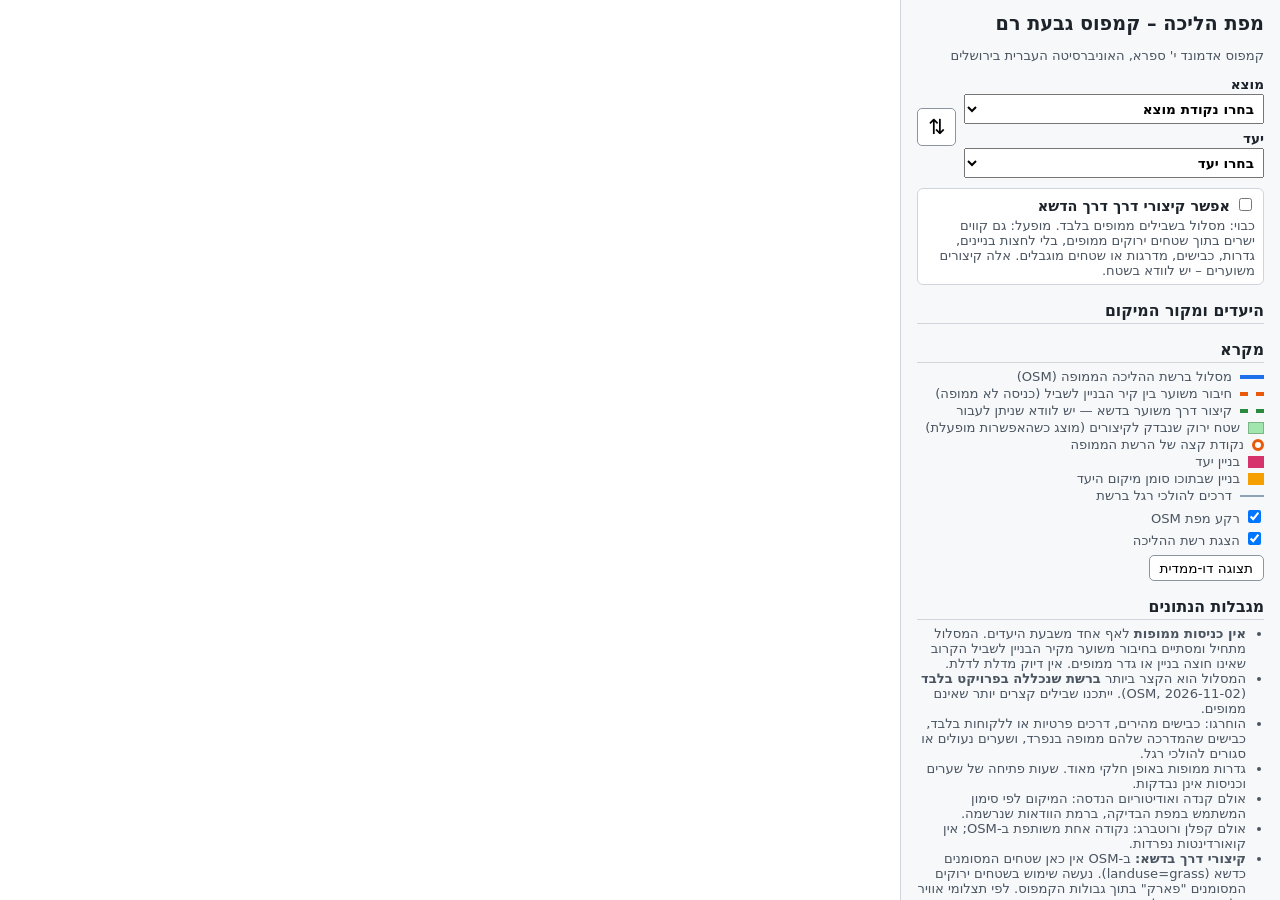
==== index.html @ a1706a98 "3D walking map of the Givat Ram campus (Hebrew University) Static browser app (MapLibre GL) with sev" ====
<!DOCTYPE html>
<html lang="he" dir="rtl">
<head>
  <meta charset="utf-8">
  <meta name="viewport" content="width=device-width, initial-scale=1">
  <title>מפת הליכה – קמפוס אדמונד י' ספרא, גבעת רם</title>
  <link rel="stylesheet" href="vendor/maplibre-gl/maplibre-gl.css">
  <link rel="stylesheet" href="app/app.css">
</head>
<body>
  <aside id="panel">
    <header>
      <h1>מפת הליכה – קמפוס גבעת רם</h1>
      <p class="sub">קמפוס אדמונד י' ספרא, האוניברסיטה העברית בירושלים</p>
    </header>

    <section class="route-form">
      <label>מוצא
        <select id="sel-from"><option value="">בחרו נקודת מוצא</option></select>
      </label>
      <button id="btn-swap" title="החלפת מוצא ויעד" aria-label="החלפת מוצא ויעד">⇅</button>
      <label>יעד
        <select id="sel-to"><option value="">בחרו יעד</option></select>
      </label>
    </section>

    <section class="opts">
      <label class="lawn-opt"><input type="checkbox" id="chk-lawn"> אפשר קיצורי דרך דרך הדשא</label>
      <p class="small" id="lawn-help">כבוי: מסלול בשבילים ממופים בלבד. מופעל: גם קווים ישרים בתוך שטחים ירוקים ממופים, בלי לחצות בניינים, גדרות, כבישים, מדרגות או שטחים מוגבלים. אלה קיצורים משוערים – יש לוודא בשטח.</p>
    </section>

    <section id="result" aria-live="polite"></section>

    <section>
      <h2>היעדים ומקור המיקום</h2>
      <ul id="dest-info" class="small"></ul>
    </section>

    <section>
      <h2>מקרא</h2>
      <ul class="legend small">
        <li><i class="ln net"></i> מסלול ברשת ההליכה הממופה (OSM)</li>
        <li><i class="ln approx"></i> חיבור משוער בין קיר הבניין לשביל (כניסה לא ממופה)</li>
        <li><i class="ln lawn"></i> קיצור דרך משוער בדשא — יש לוודא שניתן לעבור</li>
        <li><i class="sw lawn"></i> שטח ירוק שנבדק לקיצורים (מוצג כשהאפשרות מופעלת)</li>
        <li><i class="dot end"></i> נקודת קצה של הרשת הממופה</li>
        <li><i class="sw dest"></i> בניין יעד</li>
        <li><i class="sw cont"></i> בניין שבתוכו סומן מיקום היעד</li>
        <li><i class="ln walk"></i> דרכים להולכי רגל ברשת</li>
      </ul>
      <label class="small"><input type="checkbox" id="tog-tiles" checked> רקע מפת OSM</label>
      <label class="small"><input type="checkbox" id="tog-paths" checked> הצגת רשת ההליכה</label>
      <button id="btn-3d">תצוגה דו-ממדית</button>
    </section>

    <section>
      <h2>מגבלות הנתונים</h2>
      <ul class="small">
        <li><b>אין כניסות ממופות</b> לאף אחד משבעת היעדים. המסלול מתחיל ומסתיים בחיבור משוער מקיר הבניין לשביל הקרוב שאינו חוצה בניין או גדר ממופים. אין דיוק מדלת לדלת.</li>
        <li>המסלול הוא הקצר ביותר <b>ברשת שנכללה בפרויקט בלבד</b> (OSM, 2026-11-02). ייתכנו שבילים קצרים יותר שאינם ממופים.</li>
        <li>הוחרגו: כבישים מהירים, דרכים פרטיות או ללקוחות בלבד, כבישים שהמדרכה שלהם ממופה בנפרד, ושערים נעולים או סגורים להולכי רגל.</li>
        <li>גדרות ממופות באופן חלקי מאוד. שעות פתיחה של שערים וכניסות אינן נבדקות.</li>
        <li>אולם קנדה ואודיטוריום הנדסה: המיקום לפי סימון המשתמש במפת הבדיקה, ברמת הוודאות שנרשמה.</li>
        <li>אולם קפלן ורוטברג: נקודה אחת משותפת ב-OSM; אין קואורדינטות נפרדות.</li>
        <li><b>קיצורי דרך בדשא:</b> ב-OSM אין כאן שטחים המסומנים כדשא (landuse=grass). נעשה שימוש בשטחים ירוקים המסומנים "פארק" בתוך גבולות הקמפוס. לפי תצלומי אוויר אלה תערובת של דשא, עצים ומשטחים. הנתונים אינם מראים שיפועים, קירות תמך, ערוגות או גדרות שלא מופו – לכן כל קיצור מסומן כמשוער. מוצעים רק קיצורים שחוסכים לפחות 3 מ' לעומת השבילים.</li>
        <li>בניין מנצ'סטר (מכון איינשטיין למתמטיקה): קווי מתאר ב-OSM; האתר של המכון אינו מציין היכן הכניסה הראשית, ולכן החיבור האחרון משוער.</li>
        <li>גובהי הבניינים סכמטיים (לפי מספר קומות כשידוע, אחרת 9 מ').</li>
      </ul>
    </section>

    <footer>
      <h2>מקורות וייחוס</h2>
      <ul id="sources" class="small"></ul>
      <p class="small"><a href="review/">מפת בדיקת המיקומים</a></p>
    </footer>
  </aside>
  <main id="map" dir="ltr"></main>

  <script src="vendor/maplibre-gl/maplibre-gl.js"></script>
  <script src="app/data/campus-data.js"></script>
  <script src="app/route.js"></script>
  <script src="app/app.js"></script>
</body>
</html>
---- app/app.css ----
* { box-sizing: border-box; }
html, body { margin: 0; height: 100%; font-family: system-ui, "Segoe UI", Arial, sans-serif; color: #1d232a; }
body { display: flex; }
#panel { width: 380px; max-width: 46vw; height: 100%; overflow-y: auto; padding: 12px 16px; background: #f7f8fa; border-left: 1px solid #d0d5dc; }
#map { flex: 1; height: 100%; }
h1 { font-size: 1.2rem; margin: 0; }
h2 { font-size: .98rem; margin: 16px 0 6px; border-bottom: 1px solid #d0d5dc; padding-bottom: 3px; }
.sub, .small { font-size: .82rem; color: #4a5561; }
ul { padding-inline-start: 18px; margin: 4px 0; }
.route-form { display: grid; grid-template-columns: 1fr auto; grid-template-rows: auto auto; gap: 6px 8px; margin-top: 12px; align-items: end; }
.route-form label { display: flex; flex-direction: column; font-size: .85rem; font-weight: 600; grid-column: 1; }
.route-form select { font: inherit; padding: 5px; margin-top: 2px; }
#btn-swap { grid-column: 2; grid-row: 1 / span 2; align-self: center; font-size: 1.3rem; padding: 6px 10px; }
button { font: inherit; font-size: .85rem; padding: 4px 10px; border: 1px solid #8c959f; background: #fff; border-radius: 5px; cursor: pointer; }
button:hover { background: #eef1f4; }
#result { margin-top: 12px; }
.dist { font-size: 1.25rem; font-weight: 700; margin: 4px 0; }
.dist-break { font-size: .82rem; color: #4a5561; }
.notice { background: #fff3cd; border: 1px solid #e0c36a; border-radius: 6px; padding: 6px 8px; font-size: .84rem; margin: 6px 0; }
.error { background: #fde2e1; border: 1px solid #e49b96; border-radius: 6px; padding: 6px 8px; font-size: .88rem; }
ol.steps { padding-inline-start: 22px; font-size: .9rem; }
ol.steps li { margin: 5px 0; }
ol.steps li.approx { color: #8a4b00; }
ol.steps li.warn { color: #8a1c14; list-style: "⚠ "; }
.chip { display: inline-block; font-size: .72rem; padding: 1px 6px; border-radius: 9px; margin-inline-start: 4px; }
.chip.field, .chip.official_map { background: #d8f3dc; color: #1b5e20; }
.chip.osm { background: #dbe9ff; color: #0b3d91; }
.chip.estimate, .chip.osm_shared { background: #fff3cd; color: #7a5b00; }
#dest-info li { margin: 4px 0; }
.legend { list-style: none; padding: 0; }
.legend li { display: flex; align-items: center; gap: 8px; margin: 2px 0; }
.ln { display: inline-block; width: 24px; border-top: 4px solid; }
.ln.net { border-color: #1f6feb; } .ln.approx { border-color: #e8590c; border-top-style: dashed; }
.ln.lawn { border-color: #2b8a3e; border-top-style: dashed; }
.sw.lawn { background: #69db7c; opacity: .6; border: 1px solid #2b8a3e; }
.opts { margin-top: 10px; background: #fff; border: 1px solid #d0d5dc; border-radius: 6px; padding: 6px 8px; }
.opts p { margin: 3px 0 0; }
.lawn-opt { font-weight: 600; font-size: .9rem; cursor: pointer; }
.notice.lawn { background: #e6f4ea; border-color: #74b886; }
.lawn-txt { color: #1e6b31; }
ol.steps li.lawn { color: #1e6b31; font-weight: 600; }
.lbl.lawn-lbl { border-color: #2b8a3e; color: #1e6b31; background: #f1faf3; font-size: 12px; cursor: default; }
.ln.walk { border-color: #8fa3b8; border-top-width: 2px; }
.dot { display: inline-block; width: 12px; height: 12px; border-radius: 50%; }
.dot.end { background: #fff; border: 3px solid #e8590c; }
.sw { display: inline-block; width: 16px; height: 12px; }
.sw.dest { background: #d6336c; } .sw.cont { background: #f59f00; }
label.small { display: block; margin: 3px 0; }
#btn-3d { margin-top: 4px; }
.lbl { direction: rtl; background: rgba(255,255,255,.92); border: 1px solid #555; border-radius: 4px; padding: 2px 6px; font-size: 13px; font-weight: 600; white-space: nowrap; cursor: pointer; box-shadow: 0 1px 3px #0003; }
.lbl.sel-from { border: 2px solid #2b8a3e; } .lbl.sel-to { border: 2px solid #c92a2a; }
.lbl .conf { display: block; font-size: 10px; font-weight: 400; color: #7a5b00; }
.lm { direction: rtl; font-size: 11px; color: #333; text-shadow: 0 0 3px #fff, 0 0 3px #fff; white-space: nowrap; pointer-events: none; }
@media (max-width: 700px) { body { flex-direction: column-reverse; } #panel { width: 100%; max-width: none; height: 50%; } #map { height: 50%; } }
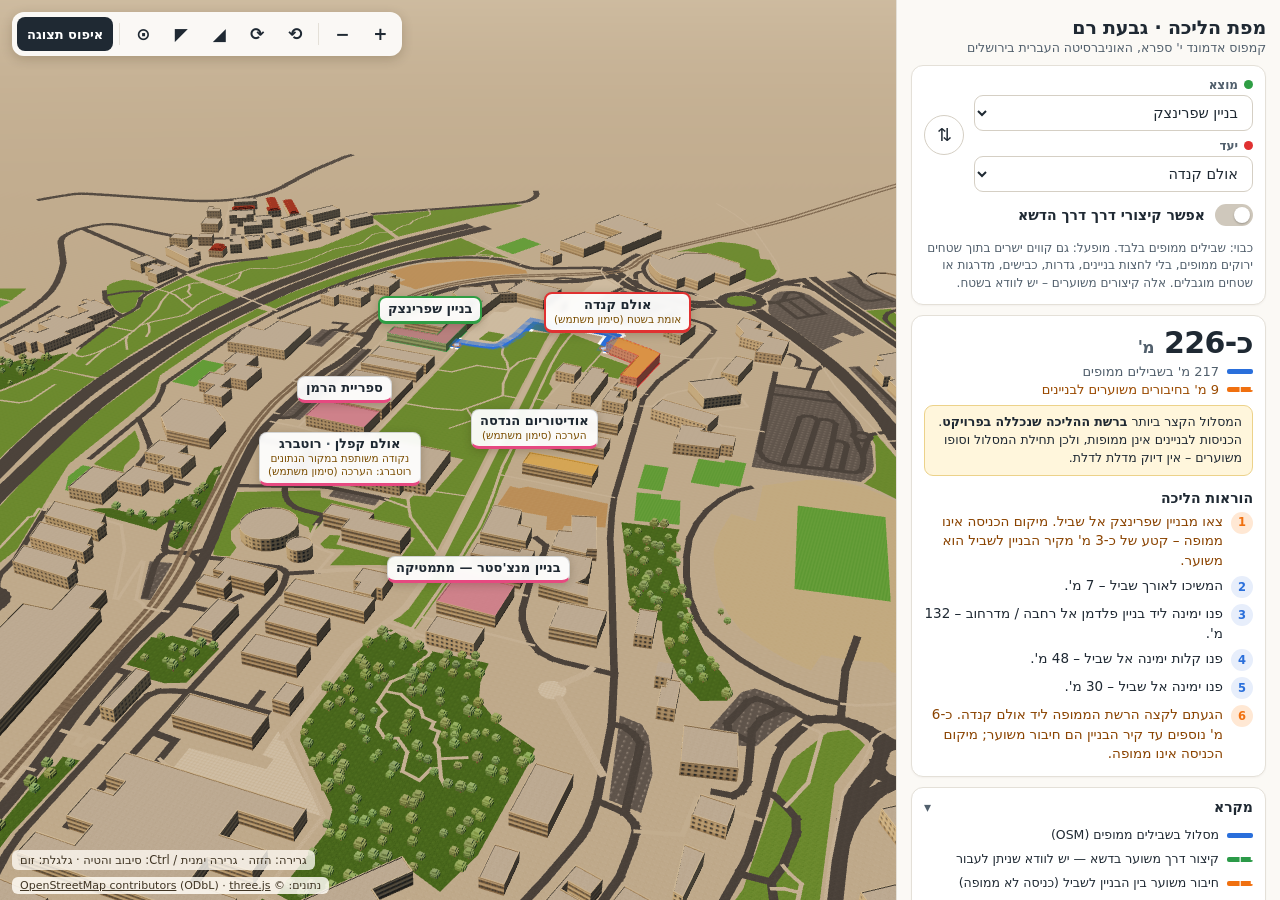
==== commit 51dfeba3: "Voxel-style 3D view with three.js and a redesigned Hebrew panel - Replace MapLibre with a three.js r" ====
--- a/index.html
+++ b/index.html
@@ -2,83 +2,111 @@
 <html lang="he" dir="rtl">
 <head>
   <meta charset="utf-8">
-  <meta name="viewport" content="width=device-width, initial-scale=1">
+  <meta name="viewport" content="width=device-width, initial-scale=1, viewport-fit=cover">
   <title>מפת הליכה – קמפוס אדמונד י' ספרא, גבעת רם</title>
-  <link rel="stylesheet" href="vendor/maplibre-gl/maplibre-gl.css">
   <link rel="stylesheet" href="app/app.css">
+  <script type="importmap">
+    { "imports": { "three": "./vendor/three/three.module.min.js", "three/addons/": "./vendor/three/addons/" } }
+  </script>
 </head>
 <body>
+  <main id="map" dir="ltr">
+    <div id="gl"></div>
+    <div id="labels" dir="rtl"></div>
+    <div class="map-ctl" dir="rtl" role="toolbar" aria-label="שליטה בתצוגה">
+      <button data-nudge="in" title="התקרבות" aria-label="התקרבות">+</button>
+      <button data-nudge="out" title="התרחקות" aria-label="התרחקות">−</button>
+      <span class="sep"></span>
+      <button data-nudge="left" title="סיבוב שמאלה" aria-label="סיבוב שמאלה">⟲</button>
+      <button data-nudge="right" title="סיבוב ימינה" aria-label="סיבוב ימינה">⟳</button>
+      <button data-nudge="tilt-down" title="הטיה לאופק" aria-label="הטיה לאופק">◢</button>
+      <button data-nudge="tilt-up" title="הטיה למבט על" aria-label="הטיה למבט על">◤</button>
+      <button data-nudge="top" title="מבט מלמעלה" aria-label="מבט מלמעלה">⊙</button>
+      <span class="sep"></span>
+      <button id="btn-reset" class="wide" title="איפוס תצוגה">איפוס תצוגה</button>
+    </div>
+    <div class="map-hint" dir="rtl">גרירה: הזזה · גרירה ימנית / Ctrl: סיבוב והטיה · גלגלת: זום</div>
+    <div class="attrib" dir="rtl">נתונים: © <a href="https://www.openstreetmap.org/copyright" target="_blank" rel="noopener">OpenStreetMap contributors</a> (ODbL) · <a href="https://threejs.org" target="_blank" rel="noopener">three.js</a></div>
+  </main>
+
   <aside id="panel">
-    <header>
-      <h1>מפת הליכה – קמפוס גבעת רם</h1>
-      <p class="sub">קמפוס אדמונד י' ספרא, האוניברסיטה העברית בירושלים</p>
+    <button id="sheet-toggle" class="sheet-grip" aria-label="הצגה / הסתרה של החלונית"><span></span></button>
+    <header class="brand">
+      <h1>מפת הליכה · גבעת רם</h1>
+      <p>קמפוס אדמונד י' ספרא, האוניברסיטה העברית בירושלים</p>
     </header>
 
-    <section class="route-form">
-      <label>מוצא
+    <section class="card route-form">
+      <label class="field from"><span>מוצא</span>
         <select id="sel-from"><option value="">בחרו נקודת מוצא</option></select>
       </label>
-      <button id="btn-swap" title="החלפת מוצא ויעד" aria-label="החלפת מוצא ויעד">⇅</button>
-      <label>יעד
+      <button id="btn-swap" class="icon-btn" title="החלפת מוצא ויעד" aria-label="החלפת מוצא ויעד">⇅</button>
+      <label class="field to"><span>יעד</span>
         <select id="sel-to"><option value="">בחרו יעד</option></select>
       </label>
+      <label class="switch">
+        <input type="checkbox" id="chk-lawn"><span class="track"></span>
+        <span class="switch-text">אפשר קיצורי דרך דרך הדשא</span>
+      </label>
+      <p class="help" id="lawn-help">כבוי: שבילים ממופים בלבד. מופעל: גם קווים ישרים בתוך שטחים ירוקים ממופים, בלי לחצות בניינים, גדרות, כבישים, מדרגות או שטחים מוגבלים. אלה קיצורים משוערים – יש לוודא בשטח.</p>
     </section>
 
-    <section class="opts">
-      <label class="lawn-opt"><input type="checkbox" id="chk-lawn"> אפשר קיצורי דרך דרך הדשא</label>
-      <p class="small" id="lawn-help">כבוי: מסלול בשבילים ממופים בלבד. מופעל: גם קווים ישרים בתוך שטחים ירוקים ממופים, בלי לחצות בניינים, גדרות, כבישים, מדרגות או שטחים מוגבלים. אלה קיצורים משוערים – יש לוודא בשטח.</p>
-    </section>
+    <section id="result" class="card result" aria-live="polite"></section>
 
-    <section id="result" aria-live="polite"></section>
+    <details class="card fold" open>
+      <summary>מקרא</summary>
+      <ul class="legend">
+        <li><i class="sw-line path"></i> מסלול בשבילים ממופים (OSM)</li>
+        <li><i class="sw-line lawn"></i> קיצור דרך משוער בדשא — יש לוודא שניתן לעבור</li>
+        <li><i class="sw-line approx"></i> חיבור משוער בין הבניין לשביל (כניסה לא ממופה)</li>
+        <li><i class="sw-dot end"></i> נקודת קצה של הרשת הממופה</li>
+        <li><i class="sw-box dest"></i> בניין יעד (קווי מתאר ב-OSM)</li>
+        <li><i class="sw-box cont"></i> בניין שבתוכו סומן מיקום היעד</li>
+        <li><i class="sw-box sel-from"></i> / <i class="sw-box sel-to"></i> מוצא / יעד נבחרים</li>
+        <li><i class="sw-box lawnarea"></i> שטח ירוק שנבדק לקיצורים (כשהאפשרות מופעלת)</li>
+        <li><i class="sw-box grass"></i> שטח ירוק ממופה (פארק, גינה, דשא) · <i class="sw-box forest"></i> יער ממופה</li>
+        <li><i class="sw-tree"></i> עצים: <span id="cnt-mapped"></span> ממופים ב-OSM; <span id="cnt-deco"></span> דקורטיביים בתוך שטחי יער ממופים</li>
+      </ul>
+    </details>
 
-    <section>
-      <h2>היעדים ומקור המיקום</h2>
-      <ul id="dest-info" class="small"></ul>
-    </section>
+    <details class="card fold">
+      <summary>תצוגה וביצועים</summary>
+      <label class="switch"><input type="checkbox" id="chk-low"><span class="track"></span><span class="switch-text">מצב חסכוני (בלי צללים, פחות עצים)</span></label>
+      <label class="switch"><input type="checkbox" id="chk-deco" checked><span class="track"></span><span class="switch-text">עצים דקורטיביים</span></label>
+      <label class="switch"><input type="checkbox" id="chk-net"><span class="track"></span><span class="switch-text">הצגת רשת ההליכה (גרף הניתוב)</span></label>
+      <p class="help">חומרי הבניינים, החלונות ורוחב הדרכים איוריים. הקרקע מוצגת שטוחה – אין בנתונים מידע על גובה פני השטח. התצוגה אינה משפיעה על הניתוב.</p>
+    </details>
 
-    <section>
-      <h2>מקרא</h2>
-      <ul class="legend small">
-        <li><i class="ln net"></i> מסלול ברשת ההליכה הממופה (OSM)</li>
-        <li><i class="ln approx"></i> חיבור משוער בין קיר הבניין לשביל (כניסה לא ממופה)</li>
-        <li><i class="ln lawn"></i> קיצור דרך משוער בדשא — יש לוודא שניתן לעבור</li>
-        <li><i class="sw lawn"></i> שטח ירוק שנבדק לקיצורים (מוצג כשהאפשרות מופעלת)</li>
-        <li><i class="dot end"></i> נקודת קצה של הרשת הממופה</li>
-        <li><i class="sw dest"></i> בניין יעד</li>
-        <li><i class="sw cont"></i> בניין שבתוכו סומן מיקום היעד</li>
-        <li><i class="ln walk"></i> דרכים להולכי רגל ברשת</li>
-      </ul>
-      <label class="small"><input type="checkbox" id="tog-tiles" checked> רקע מפת OSM</label>
-      <label class="small"><input type="checkbox" id="tog-paths" checked> הצגת רשת ההליכה</label>
-      <button id="btn-3d">תצוגה דו-ממדית</button>
-    </section>
+    <details class="card fold">
+      <summary>היעדים ומקור המיקום</summary>
+      <ul id="dest-info" class="dest-info"></ul>
+    </details>
 
-    <section>
-      <h2>מגבלות הנתונים</h2>
-      <ul class="small">
+    <details class="card fold">
+      <summary>מגבלות הנתונים</summary>
+      <ul class="limits">
         <li><b>אין כניסות ממופות</b> לאף אחד משבעת היעדים. המסלול מתחיל ומסתיים בחיבור משוער מקיר הבניין לשביל הקרוב שאינו חוצה בניין או גדר ממופים. אין דיוק מדלת לדלת.</li>
         <li>המסלול הוא הקצר ביותר <b>ברשת שנכללה בפרויקט בלבד</b> (OSM, 2026-11-02). ייתכנו שבילים קצרים יותר שאינם ממופים.</li>
         <li>הוחרגו: כבישים מהירים, דרכים פרטיות או ללקוחות בלבד, כבישים שהמדרכה שלהם ממופה בנפרד, ושערים נעולים או סגורים להולכי רגל.</li>
         <li>גדרות ממופות באופן חלקי מאוד. שעות פתיחה של שערים וכניסות אינן נבדקות.</li>
+        <li><b>קיצורי דרך בדשא:</b> ב-OSM אין כאן שטחים המסומנים כדשא (landuse=grass). נעשה שימוש בשטחים ירוקים המסומנים "פארק" בתוך גבולות הקמפוס. לפי תצלומי אוויר אלה תערובת של דשא, עצים ומשטחים. הנתונים אינם מראים שיפועים, קירות תמך, ערוגות או גדרות שלא מופו – לכן כל קיצור מסומן כמשוער. מוצעים רק קיצורים שחוסכים לפחות 3 מ' לעומת השבילים.</li>
         <li>אולם קנדה ואודיטוריום הנדסה: המיקום לפי סימון המשתמש במפת הבדיקה, ברמת הוודאות שנרשמה.</li>
         <li>אולם קפלן ורוטברג: נקודה אחת משותפת ב-OSM; אין קואורדינטות נפרדות.</li>
-        <li><b>קיצורי דרך בדשא:</b> ב-OSM אין כאן שטחים המסומנים כדשא (landuse=grass). נעשה שימוש בשטחים ירוקים המסומנים "פארק" בתוך גבולות הקמפוס. לפי תצלומי אוויר אלה תערובת של דשא, עצים ומשטחים. הנתונים אינם מראים שיפועים, קירות תמך, ערוגות או גדרות שלא מופו – לכן כל קיצור מסומן כמשוער. מוצעים רק קיצורים שחוסכים לפחות 3 מ' לעומת השבילים.</li>
         <li>בניין מנצ'סטר (מכון איינשטיין למתמטיקה): קווי מתאר ב-OSM; האתר של המכון אינו מציין היכן הכניסה הראשית, ולכן החיבור האחרון משוער.</li>
-        <li>גובהי הבניינים סכמטיים (לפי מספר קומות כשידוע, אחרת 9 מ').</li>
+        <li>גובהי הבניינים: לפי OSM כשיש מספר קומות או גובה (8 מתוך 180 בניינים בתצוגה), אחרת 9 מ' איוריים. לחיצה על בניין מראה את מקור הגובה.</li>
       </ul>
-    </section>
+    </details>
 
-    <footer>
-      <h2>מקורות וייחוס</h2>
-      <ul id="sources" class="small"></ul>
-      <p class="small"><a href="review/">מפת בדיקת המיקומים</a></p>
-    </footer>
+    <details class="card fold">
+      <summary>מקורות וייחוס</summary>
+      <ul id="sources" class="sources"></ul>
+      <p class="help"><a href="review/">מפת בדיקת המיקומים</a></p>
+    </details>
   </aside>
-  <main id="map" dir="ltr"></main>
 
-  <script src="vendor/maplibre-gl/maplibre-gl.js"></script>
   <script src="app/data/campus-data.js"></script>
+  <script src="app/data/scenery-data.js"></script>
   <script src="app/route.js"></script>
-  <script src="app/app.js"></script>
+  <script type="module" src="app/app.js"></script>
 </body>
 </html>
--- a/app/app.css
+++ b/app/app.css
@@ -1,54 +1,148 @@
+:root {
+  --ink: #1f2933; --ink-2: #52606d; --line: #e4e0d8; --paper: #fbf9f5; --card: #ffffff;
+  --accent: #2a6fdb; --lawn: #2b9a48; --approx: #f0700f; --from: #2f9e44; --to: #e03131;
+  --dest: #e64980; --cont: #f59f00; --radius: 12px;
+  --font: system-ui, -apple-system, "Segoe UI", "Noto Sans Hebrew", "Arial Hebrew", Arial, sans-serif;
+}
 * { box-sizing: border-box; }
-html, body { margin: 0; height: 100%; font-family: system-ui, "Segoe UI", Arial, sans-serif; color: #1d232a; }
-body { display: flex; }
-#panel { width: 380px; max-width: 46vw; height: 100%; overflow-y: auto; padding: 12px 16px; background: #f7f8fa; border-left: 1px solid #d0d5dc; }
-#map { flex: 1; height: 100%; }
-h1 { font-size: 1.2rem; margin: 0; }
-h2 { font-size: .98rem; margin: 16px 0 6px; border-bottom: 1px solid #d0d5dc; padding-bottom: 3px; }
-.sub, .small { font-size: .82rem; color: #4a5561; }
-ul { padding-inline-start: 18px; margin: 4px 0; }
-.route-form { display: grid; grid-template-columns: 1fr auto; grid-template-rows: auto auto; gap: 6px 8px; margin-top: 12px; align-items: end; }
-.route-form label { display: flex; flex-direction: column; font-size: .85rem; font-weight: 600; grid-column: 1; }
-.route-form select { font: inherit; padding: 5px; margin-top: 2px; }
-#btn-swap { grid-column: 2; grid-row: 1 / span 2; align-self: center; font-size: 1.3rem; padding: 6px 10px; }
-button { font: inherit; font-size: .85rem; padding: 4px 10px; border: 1px solid #8c959f; background: #fff; border-radius: 5px; cursor: pointer; }
-button:hover { background: #eef1f4; }
-#result { margin-top: 12px; }
-.dist { font-size: 1.25rem; font-weight: 700; margin: 4px 0; }
-.dist-break { font-size: .82rem; color: #4a5561; }
-.notice { background: #fff3cd; border: 1px solid #e0c36a; border-radius: 6px; padding: 6px 8px; font-size: .84rem; margin: 6px 0; }
-.error { background: #fde2e1; border: 1px solid #e49b96; border-radius: 6px; padding: 6px 8px; font-size: .88rem; }
-ol.steps { padding-inline-start: 22px; font-size: .9rem; }
-ol.steps li { margin: 5px 0; }
-ol.steps li.approx { color: #8a4b00; }
-ol.steps li.warn { color: #8a1c14; list-style: "⚠ "; }
-.chip { display: inline-block; font-size: .72rem; padding: 1px 6px; border-radius: 9px; margin-inline-start: 4px; }
+html, body { margin: 0; height: 100%; font-family: var(--font); color: var(--ink); background: #e9dcc6; }
+body { display: grid; grid-template-columns: 384px 1fr; height: 100dvh; overflow: hidden; }
+a { color: #1c5bbf; }
+
+/* ---------------- map */
+#map { position: relative; overflow: hidden; grid-column: 2; grid-row: 1; min-height: 0; }
+#gl, #gl canvas { position: absolute; inset: 0; display: block; touch-action: none; }
+#labels { position: absolute; inset: 0; pointer-events: none; overflow: hidden; }
+#labels > * { position: absolute; left: 0; top: 0; will-change: transform; }
+.gl-error { position: absolute; inset: 0; display: grid; place-items: center; padding: 30px; text-align: center; direction: rtl; color: var(--ink-2); font-size: 15px; }
+
+.lbl { pointer-events: auto; cursor: pointer; direction: rtl; text-align: center; white-space: nowrap;
+  background: rgba(255, 255, 255, .94); border: 1px solid rgba(31, 41, 51, .18); border-radius: 8px;
+  padding: 3px 8px 4px; font-size: 13px; font-weight: 650; color: var(--ink); line-height: 1.25;
+  box-shadow: 0 2px 8px rgba(40, 30, 10, .22); backdrop-filter: blur(2px); }
+.lbl .lbl-sep { margin: 0 4px; color: var(--ink-2); }
+.lbl .conf { display: block; font-size: 10.5px; font-weight: 500; color: #7a4d00; }
+.lbl.dest { border-bottom: 3px solid var(--dest); }
+.lbl.sel-from { border: 2px solid var(--from); border-bottom-width: 3px; }
+.lbl.sel-to { border: 2px solid var(--to); border-bottom-width: 3px; }
+.lbl.lawn-lbl { cursor: default; color: #155d27; background: rgba(240, 250, 242, .96); border: 1.5px dashed var(--lawn); font-size: 12px; font-weight: 600; }
+.lm { direction: rtl; font-size: 11px; font-weight: 600; color: #2c2416; white-space: nowrap; pointer-events: none;
+  text-shadow: 0 0 3px #fff8ec, 0 0 3px #fff8ec, 0 0 6px #fff8ec; }
+.popup { pointer-events: auto; direction: rtl; background: #fff; border-radius: 10px; padding: 8px 12px 9px 28px; font-size: 13px;
+  box-shadow: 0 6px 20px rgba(0, 0, 0, .25); max-width: 260px; }
+.popup b { display: block; margin-bottom: 2px; }
+.popup-meta { color: var(--ink-2); font-size: 12px; margin-bottom: 3px; }
+.popup-x { position: absolute; left: 6px; top: 4px; border: 0; background: none; font-size: 17px; cursor: pointer; color: var(--ink-2); }
+
+.map-ctl { position: absolute; top: 12px; left: 12px; display: flex; gap: 4px; align-items: center; padding: 5px;
+  background: rgba(255, 255, 255, .9); border-radius: 12px; box-shadow: 0 3px 12px rgba(40, 30, 10, .2); backdrop-filter: blur(4px); }
+.map-ctl button { width: 34px; height: 34px; border: 0; border-radius: 8px; background: transparent; font: 600 17px/1 var(--font); color: var(--ink); cursor: pointer; }
+.map-ctl button:hover { background: #f1ece3; }
+.map-ctl button.wide { width: auto; padding: 0 10px; font-size: 13px; background: var(--ink); color: #fff; }
+.map-ctl button.wide:hover { background: #33404d; }
+.map-ctl .sep { width: 1px; height: 22px; background: var(--line); margin: 0 2px; }
+.map-hint { position: absolute; bottom: 30px; left: 12px; font-size: 11.5px; color: #3f3423; background: rgba(255, 252, 245, .78); padding: 3px 8px; border-radius: 6px; }
+.attrib { position: absolute; bottom: 6px; left: 12px; font-size: 11px; color: #3f3423; background: rgba(255, 252, 245, .85); padding: 2px 8px; border-radius: 6px; }
+.attrib a { color: #3f3423; }
+
+/* ---------------- panel */
+#panel { grid-column: 1; grid-row: 1; min-height: 0; overflow-y: auto; background: var(--paper); border-inline-end: 1px solid var(--line);
+  padding: 14px 14px 24px; display: flex; flex-direction: column; gap: 10px; }
+.sheet-grip { display: none; }
+.brand h1 { font-size: 19px; margin: 2px 0 0; letter-spacing: -.01em; }
+.brand p { margin: 2px 0 0; font-size: 12.5px; color: var(--ink-2); }
+.card { background: var(--card); border: 1px solid var(--line); border-radius: var(--radius); padding: 12px; box-shadow: 0 1px 2px rgba(40, 30, 10, .04); }
+
+.route-form { display: grid; grid-template-columns: 1fr auto; gap: 8px 10px; align-items: end; }
+.field { display: flex; flex-direction: column; gap: 3px; font-size: 12px; font-weight: 650; color: var(--ink-2); grid-column: 1; }
+.field span::before { content: ""; display: inline-block; width: 9px; height: 9px; border-radius: 50%; margin-inline-end: 6px; vertical-align: 0; }
+.field.from span::before { background: var(--from); }
+.field.to span::before { background: var(--to); }
+.field select { font: 500 14.5px var(--font); color: var(--ink); padding: 8px 10px; border: 1px solid #d5cfc4; border-radius: 9px; background: #fff; width: 100%; }
+.field select:focus { outline: 2px solid #a8c5f5; border-color: var(--accent); }
+.icon-btn { grid-column: 2; grid-row: 1 / span 2; align-self: center; width: 40px; height: 40px; border-radius: 50%; border: 1px solid #d5cfc4;
+  background: #fff; font-size: 18px; cursor: pointer; color: var(--ink); }
+.icon-btn:hover { background: #f4efe6; }
+.route-form .switch, .route-form .help { grid-column: 1 / -1; }
+
+.switch { display: flex; align-items: center; gap: 10px; cursor: pointer; font-size: 14px; font-weight: 600; padding: 4px 0; }
+.switch input { position: absolute; opacity: 0; width: 1px; height: 1px; }
+.switch .track { position: relative; flex: 0 0 38px; height: 22px; border-radius: 11px; background: #cfc8bc; transition: background .15s; }
+.switch .track::after { content: ""; position: absolute; top: 3px; right: 3px; width: 16px; height: 16px; border-radius: 50%; background: #fff; box-shadow: 0 1px 2px rgba(0,0,0,.25); transition: transform .15s; }
+.switch input:checked + .track { background: var(--lawn); }
+.switch input:checked + .track::after { transform: translateX(-16px); }
+.switch input:focus-visible + .track { outline: 2px solid #a8c5f5; outline-offset: 2px; }
+.switch input:disabled + .track { opacity: .5; }
+.fold .switch { font-weight: 500; font-size: 13.5px; }
+.help { margin: 2px 0 0; font-size: 12px; line-height: 1.45; color: var(--ink-2); }
+.hint { margin: 0; font-size: 13px; color: var(--ink-2); }
+
+.result:empty { display: none; }
+.dist-card { display: flex; flex-direction: column; gap: 6px; }
+.dist { font-size: 30px; font-weight: 750; letter-spacing: -.02em; line-height: 1; }
+.dist span { font-size: 17px; font-weight: 600; color: var(--ink-2); }
+.parts { list-style: none; margin: 0; padding: 0; display: flex; flex-direction: column; gap: 3px; font-size: 13px; color: var(--ink-2); }
+.parts li { display: flex; align-items: center; gap: 8px; }
+.lawn-txt { color: #1e6b31 !important; font-weight: 600; }
+.approx-txt { color: #9a4a00 !important; }
+.notice { margin-top: 8px; background: #fff6dc; border: 1px solid #ecd28a; border-radius: 9px; padding: 7px 10px; font-size: 12.5px; line-height: 1.45; }
+.notice.lawn { background: #eaf6ec; border-color: #9fd0aa; color: #174d26; }
+.error { background: #fde7e5; border: 1px solid #eba9a2; border-radius: 9px; padding: 8px 10px; font-size: 13px; }
+.bad { color: #8a1c14; }
+.dir-h { font-size: 14px; margin: 14px 0 6px; }
+ol.steps { list-style: none; counter-reset: s; margin: 0; padding: 0; display: flex; flex-direction: column; gap: 6px; }
+ol.steps li { counter-increment: s; position: relative; padding-inline-start: 30px; font-size: 13.5px; line-height: 1.45; min-height: 22px; }
+ol.steps li::before { content: counter(s); position: absolute; inset-inline-start: 0; top: 0; width: 22px; height: 22px; border-radius: 50%;
+  background: #e7eefb; color: var(--accent); font-size: 11.5px; font-weight: 700; display: grid; place-items: center; }
+ol.steps li.approx { color: #8a4300; }
+ol.steps li.approx::before { background: #ffe8d4; color: var(--approx); }
+ol.steps li.lawn { color: #1e6b31; font-weight: 600; }
+ol.steps li.lawn::before { background: #dcf2e1; color: var(--lawn); }
+ol.steps li.warn { color: #8a1c14; }
+ol.steps li.warn::before { content: "!"; background: #fde2e1; color: #c92a2a; }
+
+.fold { padding: 0; }
+.fold > summary { cursor: pointer; list-style: none; padding: 11px 12px; font-weight: 700; font-size: 14px; display: flex; justify-content: space-between; align-items: center; }
+.fold > summary::-webkit-details-marker { display: none; }
+.fold > summary::after { content: "▾"; color: var(--ink-2); transition: transform .15s; }
+.fold:not([open]) > summary::after { transform: rotate(90deg); }
+.fold > :not(summary) { margin: 0 12px 12px; }
+.legend, .dest-info, .limits, .sources { list-style: none; padding: 0; font-size: 12.5px; line-height: 1.45; display: flex; flex-direction: column; gap: 6px; }
+.limits li, .sources li { padding-inline-start: 12px; position: relative; }
+.limits li::before, .sources li::before { content: ""; position: absolute; inset-inline-start: 0; top: 7px; width: 4px; height: 4px; border-radius: 50%; background: #b0a899; }
+.legend li { display: flex; align-items: center; gap: 8px; flex-wrap: wrap; }
+.dest-info li { border-bottom: 1px solid #f0ece5; padding-bottom: 6px; }
+.di-head { display: flex; align-items: center; gap: 6px; flex-wrap: wrap; }
+.chip { display: inline-block; font-size: 11px; padding: 1px 7px; border-radius: 9px; }
 .chip.field, .chip.official_map { background: #d8f3dc; color: #1b5e20; }
 .chip.osm { background: #dbe9ff; color: #0b3d91; }
 .chip.estimate, .chip.osm_shared { background: #fff3cd; color: #7a5b00; }
-#dest-info li { margin: 4px 0; }
-.legend { list-style: none; padding: 0; }
-.legend li { display: flex; align-items: center; gap: 8px; margin: 2px 0; }
-.ln { display: inline-block; width: 24px; border-top: 4px solid; }
-.ln.net { border-color: #1f6feb; } .ln.approx { border-color: #e8590c; border-top-style: dashed; }
-.ln.lawn { border-color: #2b8a3e; border-top-style: dashed; }
-.sw.lawn { background: #69db7c; opacity: .6; border: 1px solid #2b8a3e; }
-.opts { margin-top: 10px; background: #fff; border: 1px solid #d0d5dc; border-radius: 6px; padding: 6px 8px; }
-.opts p { margin: 3px 0 0; }
-.lawn-opt { font-weight: 600; font-size: .9rem; cursor: pointer; }
-.notice.lawn { background: #e6f4ea; border-color: #74b886; }
-.lawn-txt { color: #1e6b31; }
-ol.steps li.lawn { color: #1e6b31; font-weight: 600; }
-.lbl.lawn-lbl { border-color: #2b8a3e; color: #1e6b31; background: #f1faf3; font-size: 12px; cursor: default; }
-.ln.walk { border-color: #8fa3b8; border-top-width: 2px; }
-.dot { display: inline-block; width: 12px; height: 12px; border-radius: 50%; }
-.dot.end { background: #fff; border: 3px solid #e8590c; }
-.sw { display: inline-block; width: 16px; height: 12px; }
-.sw.dest { background: #d6336c; } .sw.cont { background: #f59f00; }
-label.small { display: block; margin: 3px 0; }
-#btn-3d { margin-top: 4px; }
-.lbl { direction: rtl; background: rgba(255,255,255,.92); border: 1px solid #555; border-radius: 4px; padding: 2px 6px; font-size: 13px; font-weight: 600; white-space: nowrap; cursor: pointer; box-shadow: 0 1px 3px #0003; }
-.lbl.sel-from { border: 2px solid #2b8a3e; } .lbl.sel-to { border: 2px solid #c92a2a; }
-.lbl .conf { display: block; font-size: 10px; font-weight: 400; color: #7a5b00; }
-.lm { direction: rtl; font-size: 11px; color: #333; text-shadow: 0 0 3px #fff, 0 0 3px #fff; white-space: nowrap; pointer-events: none; }
-@media (max-width: 700px) { body { flex-direction: column-reverse; } #panel { width: 100%; max-width: none; height: 50%; } #map { height: 50%; } }
+
+.sw-line { display: inline-block; width: 26px; height: 0; border-top: 5px solid var(--accent); border-radius: 2px; flex: none; }
+.sw-line.lawn { border-top-color: var(--lawn); border-top-style: dashed; }
+.sw-line.approx { border-top-color: var(--approx); border-top-style: dashed; }
+.sw-dot.end { display: inline-block; width: 13px; height: 13px; border-radius: 50%; background: #fff; border: 3px solid var(--approx); flex: none; }
+.sw-box { display: inline-block; width: 16px; height: 12px; border-radius: 3px; flex: none; }
+.sw-box.dest { background: var(--dest); } .sw-box.cont { background: var(--cont); }
+.sw-box.sel-from { background: var(--from); } .sw-box.sel-to { background: var(--to); }
+.sw-box.lawnarea { background: #b8eec1; border: 1.5px solid #2b8a3e; }
+.sw-box.grass { background: #7db347; } .sw-box.forest { background: #5d8f37; }
+.sw-tree { display: inline-block; width: 12px; height: 12px; background: #4f8a2e; box-shadow: inset 0 -3px 0 #3d6e22; flex: none; }
+
+/* ---------------- mobile: map on top, panel as a bottom sheet */
+@media (max-width: 760px) {
+  body { grid-template-columns: 1fr; grid-template-rows: 1fr auto; }
+  #map { grid-column: 1; grid-row: 1; }
+  #panel { grid-column: 1; grid-row: 2; max-height: 52dvh; border-inline-start: 0; border-top: 1px solid var(--line);
+    border-radius: 16px 16px 0 0; box-shadow: 0 -6px 18px rgba(40, 30, 10, .15); padding: 4px 12px 18px; }
+  body.sheet-min #panel { max-height: 150px; }
+  .sheet-grip { display: block; align-self: center; border: 0; background: none; padding: 6px 30px; cursor: pointer; }
+  .sheet-grip span { display: block; width: 42px; height: 5px; border-radius: 3px; background: #cfc8bc; }
+  .brand { display: none; }
+  .map-ctl { top: 8px; left: 8px; padding: 3px; gap: 2px; }
+  .map-ctl button { width: 32px; height: 32px; }
+  .map-ctl [data-nudge="left"], .map-ctl [data-nudge="right"], .map-ctl [data-nudge="tilt-up"], .map-ctl [data-nudge="tilt-down"], .map-ctl .sep { display: none; }
+  .map-ctl button.wide { font-size: 12px; padding: 0 8px; }
+  .map-hint { display: none; }
+  .dist { font-size: 26px; }
+}
